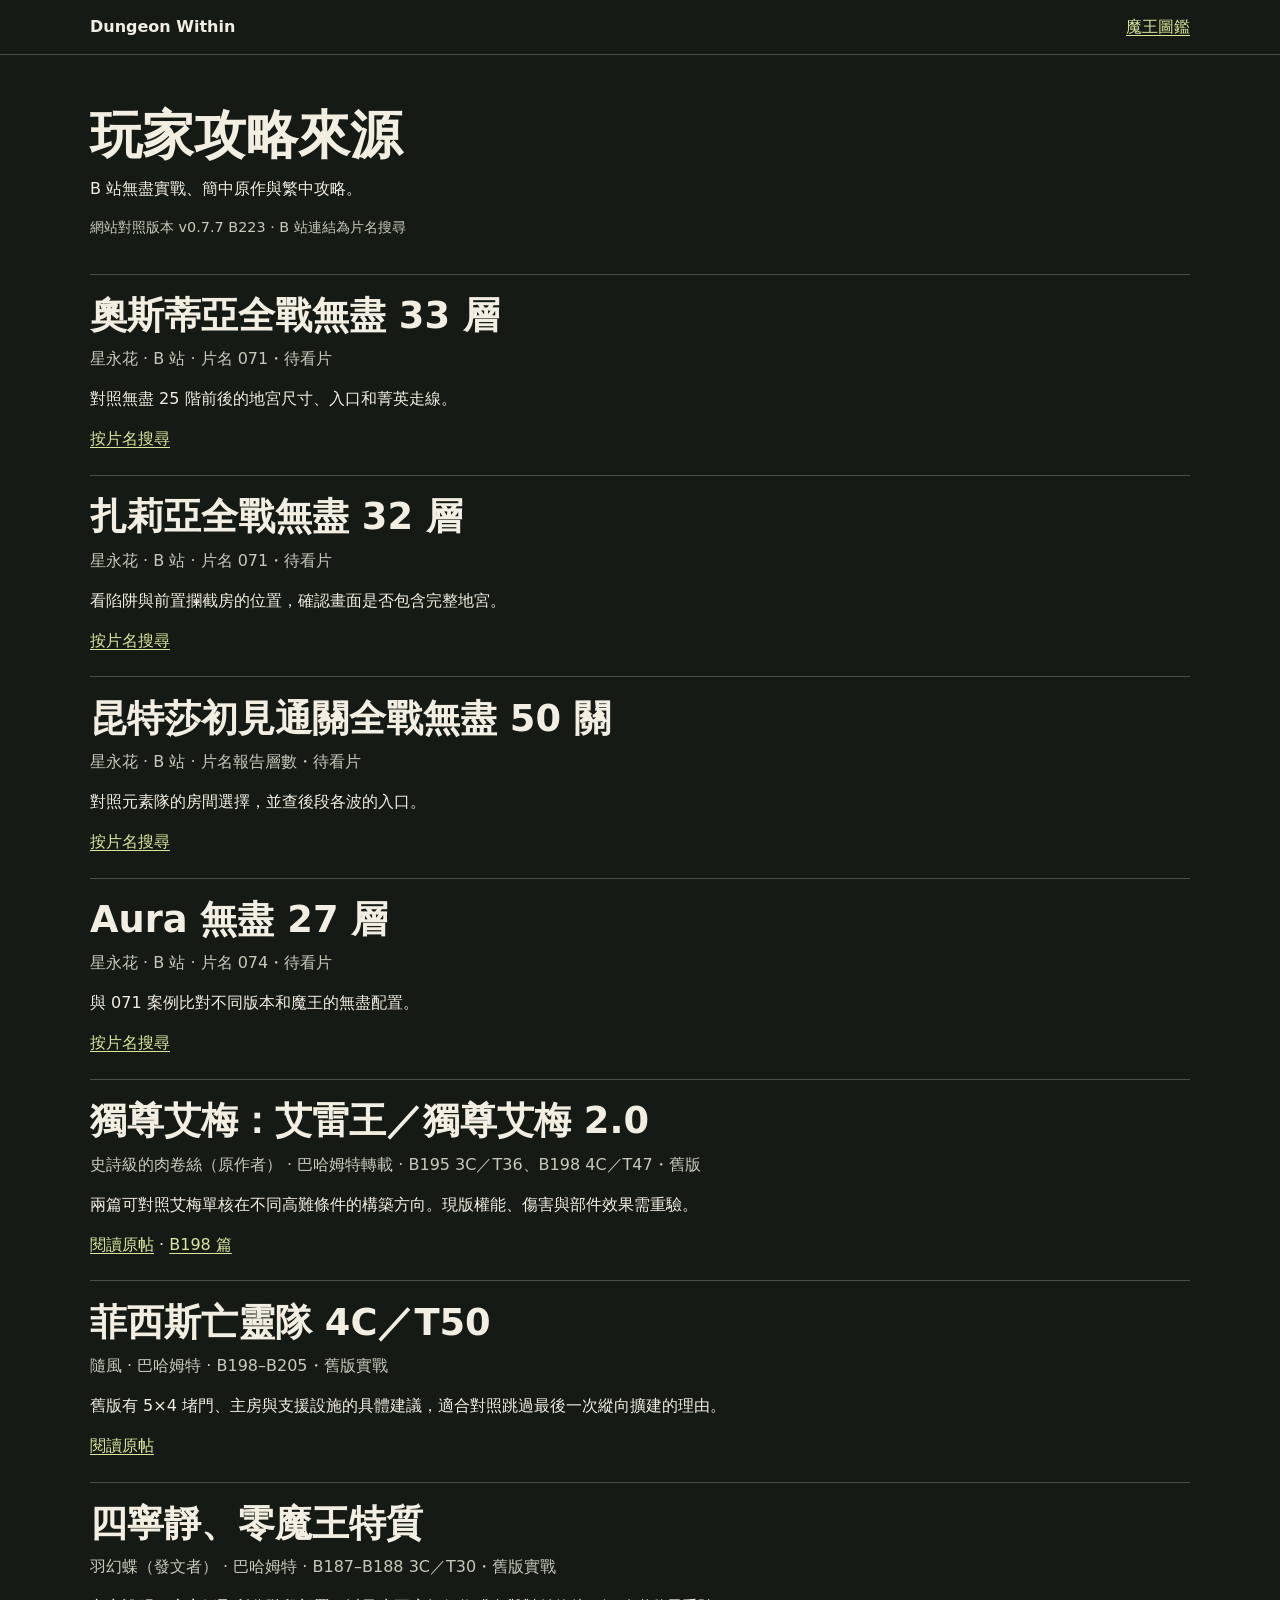
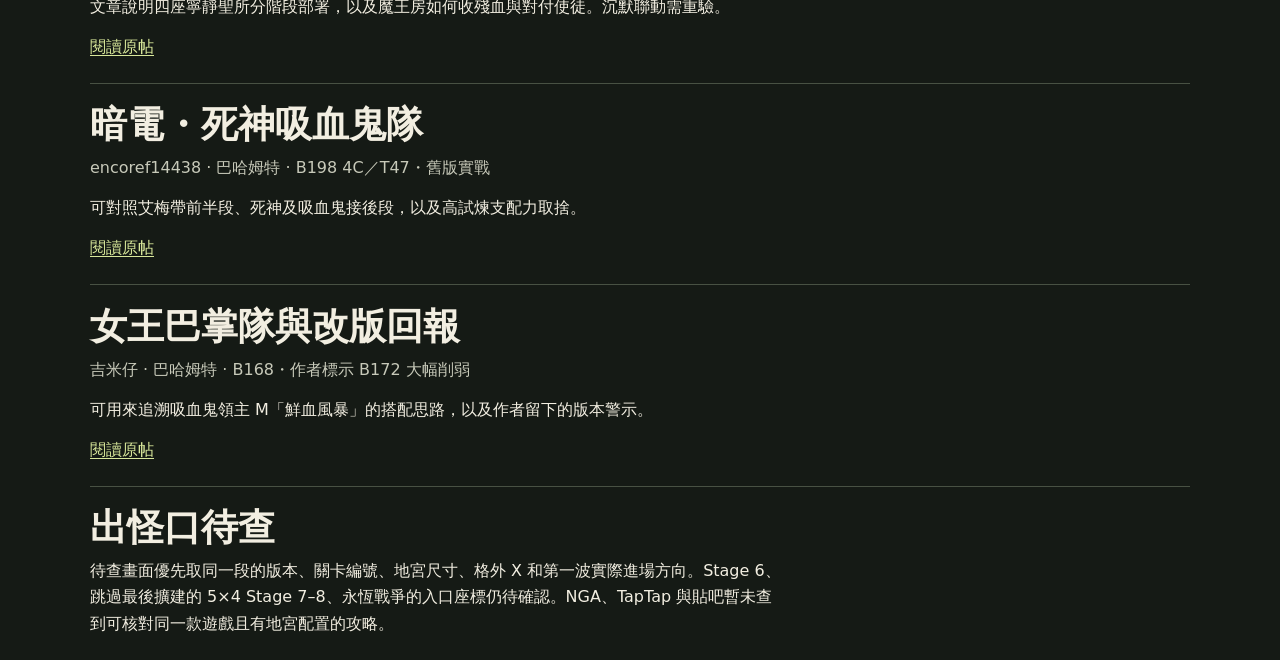
==== sources.html @ a9897606 "Add a Chinese-language player guide and run source index" ====
<!doctype html>
<html lang="zh-Hant">
<head>
  <meta charset="utf-8">
  <meta name="viewport" content="width=device-width, initial-scale=1">
  <title>玩家攻略來源｜Dungeon Within 圖鑑</title>
  <link rel="stylesheet" href="codex.css">
</head>
<body>
  <header class="mast"><div class="wrap mast-inner"><a class="brand" href="./">Dungeon Within</a><a href="./#lords">魔王圖鑑</a></div></header>
  <main class="wrap">
    <header class="intro">
      <h1>玩家攻略來源</h1>
      <p>B 站無盡實戰、簡中原作與繁中攻略。</p>
      <p class="version">網站對照版本 v0.7.7 B223 · B 站連結為片名搜尋</p>
    </header>
    <section class="guide-section">
      <h2>奧斯蒂亞全戰無盡 33 層</h2>
      <p class="subtitle">星永花 · B 站 · 片名 071・待看片</p>
      <p>對照無盡 25 階前後的地宮尺寸、入口和菁英走線。</p>
      <p><a href="https://search.bilibili.com/all?keyword=071%E5%A5%A5%E6%96%AF%E8%92%82%E4%BA%9A%E5%85%A8%E6%88%98%E6%97%A0%E5%B0%BD33%E5%B1%82">按片名搜尋</a></p>
    </section>
    <section class="guide-section">
      <h2>扎莉亞全戰無盡 32 層</h2>
      <p class="subtitle">星永花 · B 站 · 片名 071・待看片</p>
      <p>看陷阱與前置攔截房的位置，確認畫面是否包含完整地宮。</p>
      <p><a href="https://search.bilibili.com/all?keyword=071%E6%89%8E%E8%8E%89%E4%BA%9A%E5%85%A8%E6%88%98%E6%97%A0%E5%B0%BD32%E5%B1%82">按片名搜尋</a></p>
    </section>
    <section class="guide-section">
      <h2>昆特莎初見通關全戰無盡 50 關</h2>
      <p class="subtitle">星永花 · B 站 · 片名報告層數・待看片</p>
      <p>對照元素隊的房間選擇，並查後段各波的入口。</p>
      <p><a href="https://search.bilibili.com/all?keyword=%E6%98%86%E7%89%B9%E8%90%A8%E5%88%9D%E8%A7%81%E9%80%9A%E5%85%B3%E5%85%A8%E6%88%98%E6%97%A0%E5%B0%BD50%E5%85%B3">按片名搜尋</a></p>
    </section>
    <section class="guide-section">
      <h2>Aura 無盡 27 層</h2>
      <p class="subtitle">星永花 · B 站 · 片名 074・待看片</p>
      <p>與 071 案例比對不同版本和魔王的無盡配置。</p>
      <p><a href="https://search.bilibili.com/all?keyword=074%E5%A5%A5%E6%8B%89%E6%97%A0%E5%B0%BD27%E5%B1%82">按片名搜尋</a></p>
    </section>
    <section class="guide-section">
      <h2>獨尊艾梅：艾雷王／獨尊艾梅 2.0</h2>
      <p class="subtitle">史詩級的肉卷絲（原作者） · 巴哈姆特轉載 · B195 3C／T36、B198 4C／T47・舊版</p>
      <p>兩篇可對照艾梅單核在不同高難條件的構築方向。現版權能、傷害與部件效果需重驗。</p>
      <p><a href="https://forum.gamer.com.tw/Co.php?bsn=85358&amp;sn=219">閱讀原帖</a> · <a href="https://forum.gamer.com.tw/Co.php?bsn=85358&amp;sn=234">B198 篇</a></p>
    </section>
    <section class="guide-section">
      <h2>菲西斯亡靈隊 4C／T50</h2>
      <p class="subtitle">隨風 · 巴哈姆特 · B198–B205・舊版實戰</p>
      <p>舊版有 5×4 堵門、主房與支援設施的具體建議，適合對照跳過最後一次縱向擴建的理由。</p>
      <p><a href="https://forum.gamer.com.tw/C.php?bsn=85358&amp;snA=122&amp;tnum=1">閱讀原帖</a></p>
    </section>
    <section class="guide-section">
      <h2>四寧靜、零魔王特質</h2>
      <p class="subtitle">羽幻蝶（發文者） · 巴哈姆特 · B187–B188 3C／T30・舊版實戰</p>
      <p>文章說明四座寧靜聖所分階段部署，以及魔王房如何收殘血與對付使徒。沉默聯動需重驗。</p>
      <p><a href="https://forum.gamer.com.tw/C.php?bsn=85358&amp;last=1&amp;snA=88&amp;tnum=3">閱讀原帖</a></p>
    </section>
    <section class="guide-section">
      <h2>暗電・死神吸血鬼隊</h2>
      <p class="subtitle">encoref14438 · 巴哈姆特 · B198 4C／T47・舊版實戰</p>
      <p>可對照艾梅帶前半段、死神及吸血鬼接後段，以及高試煉支配力取捨。</p>
      <p><a href="https://forum.gamer.com.tw/Co.php?bPage=0&amp;bsn=85358&amp;sn=231&amp;subbsn=1">閱讀原帖</a></p>
    </section>
    <section class="guide-section">
      <h2>女王巴掌隊與改版回報</h2>
      <p class="subtitle">吉米仔 · 巴哈姆特 · B168・作者標示 B172 大幅削弱</p>
      <p>可用來追溯吸血鬼領主 M「鮮血風暴」的搭配思路，以及作者留下的版本警示。</p>
      <p><a href="https://forum.gamer.com.tw/Co.php?bsn=85358&amp;sn=96">閱讀原帖</a></p>
    </section>
    <section class="guide-section"><h2>出怪口待查</h2><p>待查畫面優先取同一段的版本、關卡編號、地宮尺寸、格外 X 和第一波實際進場方向。Stage 6、跳過最後擴建的 5×4 Stage 7–8、永恆戰爭的入口座標仍待確認。NGA、TapTap 與貼吧暫未查到可核對同一款遊戲且有地宮配置的攻略。</p></section>
  </main>
</body>
</html>
---- codex.css ----
* { box-sizing: border-box; }
:root {
  color-scheme: dark;
  font-family: system-ui, "Microsoft JhengHei", sans-serif;
  background: #151a15;
  color: #f2eee1;
  --text-muted: #c7c9b9;
  --green: #d8e79a;
  --line: #485143;
  --panel: #20271f;
}
body { margin: 0; line-height: 1.65; }
a { color: var(--green); text-underline-offset: .21em; }
a:focus-visible, input:focus-visible { outline: 2px solid #f2cd88; outline-offset: 3px; }
.wrap { width: min(1100px, calc(100% - 2rem)); margin-inline: auto; }
.mast { border-bottom: 1px solid var(--line); }
.mast-inner { display: flex; align-items: center; justify-content: space-between; gap: 1rem; padding-block: .85rem; }
.brand { font-weight: 750; color: inherit; text-decoration: none; }
.skip { position: absolute; top: -6rem; left: 1rem; padding: .4rem; background: #151a15; }
.skip:focus { top: .5rem; }
.intro { padding: clamp(1.5rem, 5vw, 3rem) 0 1.25rem; }
h1, h2, h3 { line-height: 1.25; }
h1 { font-size: clamp(2rem, 5vw, 3.25rem); margin: 0 0 .55rem; }
h2 { font-size: clamp(1.6rem, 3vw, 2.3rem); margin: .25rem 0 .45rem; }
h3 { font-size: 1.12rem; margin: 0 0 .45rem; }
p { margin: .35rem 0 .85rem; }
.version, .subtitle, .muted { color: var(--text-muted); }
.version, .status { font-size: .9rem; }
.tabs, .route-nav, .related { display: flex; flex-wrap: wrap; gap: .5rem; }
.tabs { border-bottom: 1px solid var(--line); padding-bottom: .75rem; }
:is(.tabs, .route-nav, .related) a { text-decoration: none; background: var(--panel); border: 1px solid var(--line); border-radius: .4rem; padding: .42rem .68rem; }
:is(.tabs, .route-nav, .related, #entries) a:hover { border-color: var(--green); }
[aria-current="page"] { background: #34412c !important; border-color: var(--green) !important; }
.workspace { display: grid; grid-template-columns: minmax(12rem, 15rem) minmax(0, 1fr); gap: clamp(1rem, 4vw, 2.6rem); padding-block: 1.3rem 3rem; }
.inventory label { font-size: .9rem; display: block; color: var(--text-muted); }
input { padding: .55rem; color: inherit; background: var(--panel); border: 1px solid var(--line); border-radius: .35rem; width: 100%; font: inherit; margin-block: .35rem .75rem; }
#entries { display: grid; gap: .35rem; }
#entries a { display: block; padding: .45rem .65rem; border: 1px solid var(--line); border-radius: .35rem; text-decoration: none; color: inherit; }
#entries small { display: block; color: var(--text-muted); }
.status { color: #f2cd88; }
.guide-section { border-top: 1px solid var(--line); padding-block: .9rem .55rem; }
.guide-section p { max-width: 68ch; }
.route-nav { margin: 1rem 0; }
.sources { padding-inline-start: 1.2rem; }
@media (max-width: 690px) {
  .workspace { grid-template-columns: 1fr; }
  #entries { grid-template-columns: repeat(2, minmax(0, 1fr)); }
}

.dungeon-figure { margin: .6rem 0 0; }
.dungeon-figure figcaption, .board-note { color: var(--text-muted); font-size: .88rem; }
.dungeon-board { display: grid; grid-template-columns: minmax(0, .83fr) repeat(var(--board-width), minmax(0, 1fr)) minmax(.8rem, 1.4rem); grid-template-rows: auto 1.35rem repeat(var(--board-height), minmax(3.65rem, auto)) 1.35rem; gap: .25rem; margin-block: .55rem; }
.board-axis, .board-side { text-align: center; color: var(--text-muted); font-size: .72rem; }
.dungeon-tile { display: flex; flex-direction: column; justify-content: center; align-items: center; text-align: center; overflow-wrap: anywhere; border: 1px solid var(--line); border-radius: .3rem; background: var(--panel); padding: .25rem .14rem; line-height: 1.25; font-size: clamp(.69rem, 2.45vw, .9rem); }
.tile-label, .dungeon-tile small { color: var(--text-muted); font-size: .68rem; }
.dungeon-tile strong { margin-block: .14rem; }
.tile-hunt { border-color: #dfb662; background: #3b3020; }
.tile-support { border-color: #7c966d; background: #253329; }
.tile-trap { border-color: #bc8b9f; background: #36232d; }
.tile-lord { border-color: #9a8ebd; background: #2d253a; }
.tile-empty { border-style: dashed; background: transparent; color: var(--text-muted); }

.stage-label { display: flex; flex-wrap: wrap; align-items: center; gap: .45rem; margin-block: .5rem; font-size: .88rem; }
.stage-label select { max-width: 100%; padding: .35rem; color: inherit; background: var(--panel); border: 1px solid var(--line); border-radius: .35rem; font: inherit; }

.recipe-table { width: 100%; border-collapse: collapse; text-align: left; margin-block: 1rem; }
.recipe-table caption { text-align: left; color: var(--text-muted); margin-bottom: .5rem; }
.recipe-table :is(th, td) { padding: .5rem; border-bottom: 1px solid var(--line); vertical-align: top; }
.recipe-table th { background: var(--panel); }
.build-checklist dt { color: var(--green); font-weight: 700; }
.build-checklist dd { margin: .25rem 0 .85rem; }

.board-entrance { color: #ff877f; font: 900 clamp(1.08rem, 3.6vw, 1.65rem)/1 system-ui, sans-serif; place-self: center; }
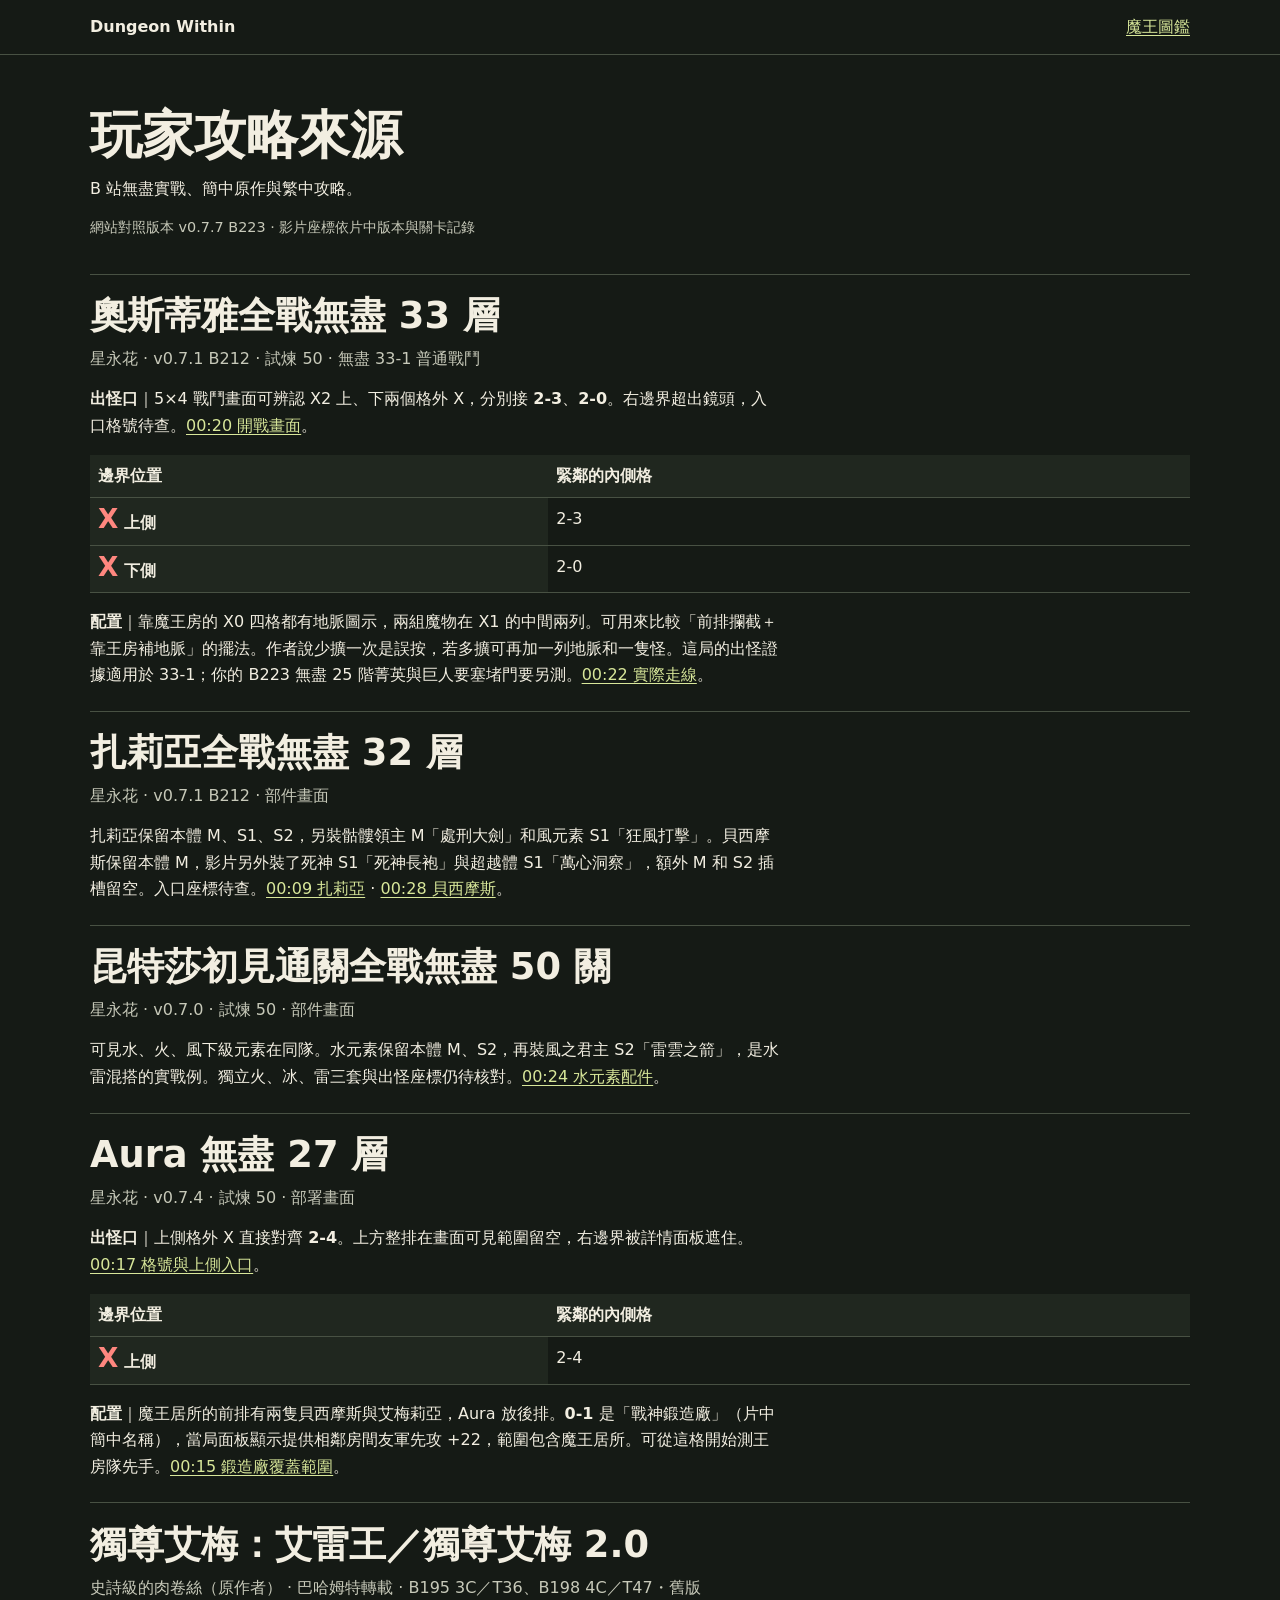
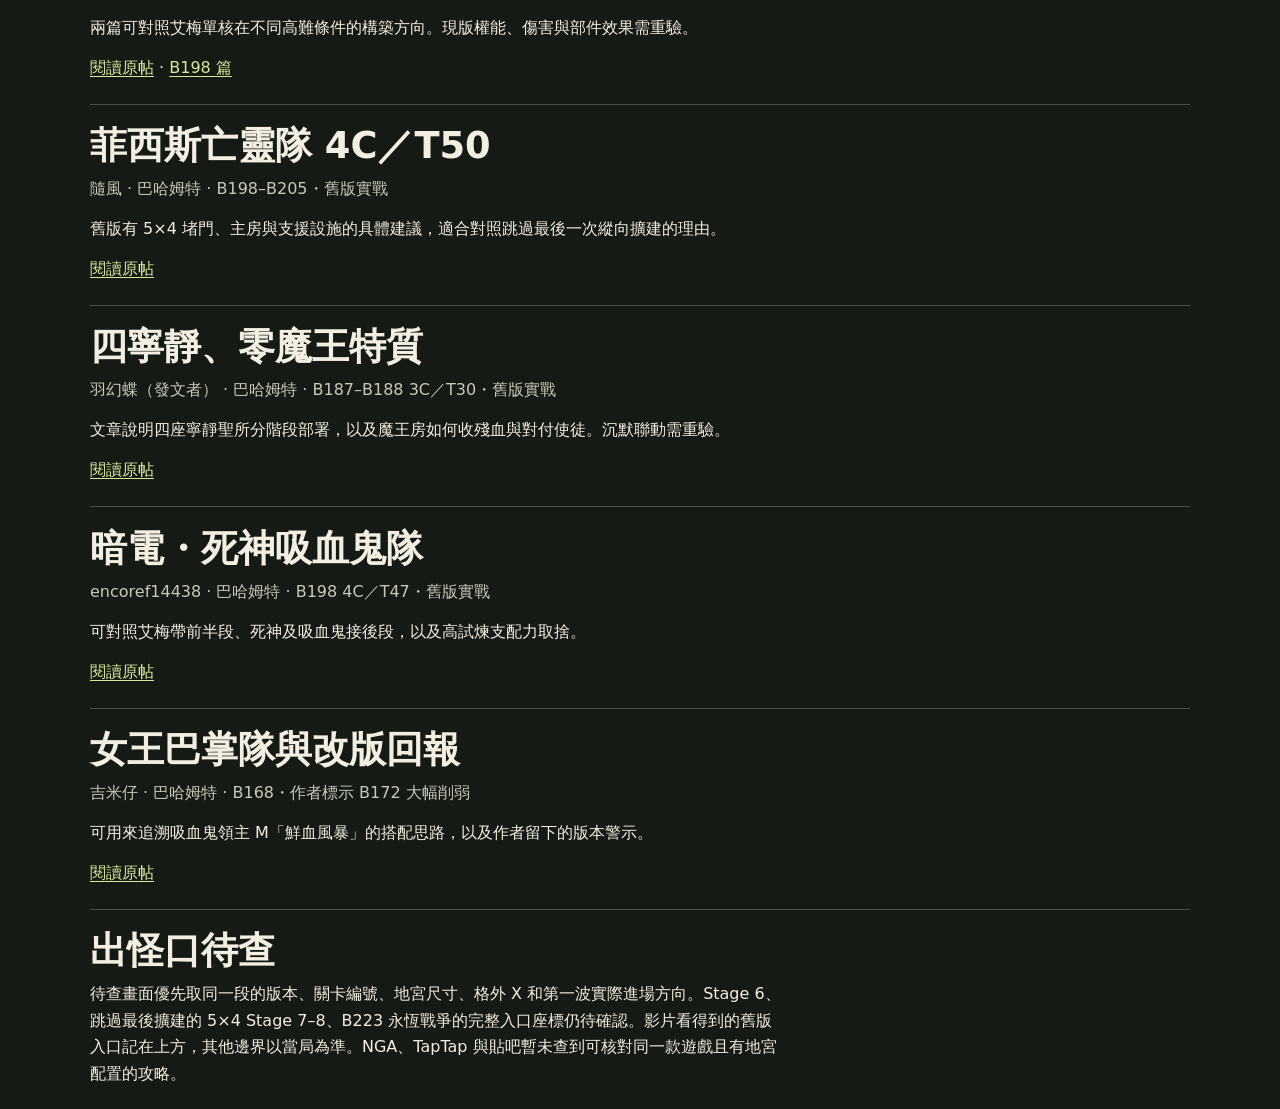
==== commit 1b97e9b4: "Document verified Bilibili dungeon entrances and loadouts" ====
--- a/sources.html
+++ b/sources.html
@@ -12,31 +12,42 @@
     <header class="intro">
       <h1>玩家攻略來源</h1>
       <p>B 站無盡實戰、簡中原作與繁中攻略。</p>
-      <p class="version">網站對照版本 v0.7.7 B223 · B 站連結為片名搜尋</p>
+      <p class="version">網站對照版本 v0.7.7 B223 · 影片座標依片中版本與關卡記錄</p>
     </header>
-    <section class="guide-section">
-      <h2>奧斯蒂亞全戰無盡 33 層</h2>
-      <p class="subtitle">星永花 · B 站 · 片名 071・待看片</p>
-      <p>對照無盡 25 階前後的地宮尺寸、入口和菁英走線。</p>
-      <p><a href="https://search.bilibili.com/all?keyword=071%E5%A5%A5%E6%96%AF%E8%92%82%E4%BA%9A%E5%85%A8%E6%88%98%E6%97%A0%E5%B0%BD33%E5%B1%82">按片名搜尋</a></p>
+    <section id="ostea-video" class="guide-section">
+      <h2>奧斯蒂雅全戰無盡 33 層</h2>
+      <p class="subtitle">星永花 · v0.7.1 B212 · 試煉 50 · 無盡 33-1 普通戰鬥</p>
+      <p><strong>出怪口</strong>｜5×4 戰鬥畫面可辨認 X2 上、下兩個格外 X，分別接 <strong>2-3</strong>、<strong>2-0</strong>。右邊界超出鏡頭，入口格號待查。<a href="https://www.bilibili.com/video/BV1g6xH61EBz/?t=20">00:20 開戰畫面</a>。</p>
+      <table class="recipe-table" aria-label="奧斯蒂雅 33-1 的外圍出怪口">
+        <thead><tr><th scope="col">邊界位置</th><th scope="col">緊鄰的內側格</th></tr></thead>
+        <tbody>
+          <tr><th scope="row"><span aria-hidden="true" class="board-entrance">X</span> 上側</th><td>2-3</td></tr>
+          <tr><th scope="row"><span aria-hidden="true" class="board-entrance">X</span> 下側</th><td>2-0</td></tr>
+        </tbody>
+      </table>
+      <p><strong>配置</strong>｜靠魔王房的 X0 四格都有地脈圖示，兩組魔物在 X1 的中間兩列。可用來比較「前排攔截＋靠王房補地脈」的擺法。作者說少擴一次是誤按，若多擴可再加一列地脈和一隻怪。這局的出怪證據適用於 33-1；你的 B223 無盡 25 階菁英與巨人要塞堵門要另測。<a href="https://www.bilibili.com/video/BV1g6xH61EBz/?t=22">00:22 實際走線</a>。</p>
     </section>
-    <section class="guide-section">
+    <section id="zaria-video" class="guide-section">
       <h2>扎莉亞全戰無盡 32 層</h2>
-      <p class="subtitle">星永花 · B 站 · 片名 071・待看片</p>
-      <p>看陷阱與前置攔截房的位置，確認畫面是否包含完整地宮。</p>
-      <p><a href="https://search.bilibili.com/all?keyword=071%E6%89%8E%E8%8E%89%E4%BA%9A%E5%85%A8%E6%88%98%E6%97%A0%E5%B0%BD32%E5%B1%82">按片名搜尋</a></p>
+      <p class="subtitle">星永花 · v0.7.1 B212 · 部件畫面</p>
+      <p>扎莉亞保留本體 M、S1、S2，另裝骷髏領主 M「處刑大劍」和風元素 S1「狂風打擊」。貝西摩斯保留本體 M，影片另外裝了死神 S1「死神長袍」與超越體 S1「萬心洞察」，額外 M 和 S2 插槽留空。入口座標待查。<a href="https://www.bilibili.com/video/BV1vMxr6uENe/?t=9">00:09 扎莉亞</a> · <a href="https://www.bilibili.com/video/BV1vMxr6uENe/?t=28">00:28 貝西摩斯</a>。</p>
     </section>
-    <section class="guide-section">
+    <section id="quintessa-video" class="guide-section">
       <h2>昆特莎初見通關全戰無盡 50 關</h2>
-      <p class="subtitle">星永花 · B 站 · 片名報告層數・待看片</p>
-      <p>對照元素隊的房間選擇，並查後段各波的入口。</p>
-      <p><a href="https://search.bilibili.com/all?keyword=%E6%98%86%E7%89%B9%E8%90%A8%E5%88%9D%E8%A7%81%E9%80%9A%E5%85%B3%E5%85%A8%E6%88%98%E6%97%A0%E5%B0%BD50%E5%85%B3">按片名搜尋</a></p>
+      <p class="subtitle">星永花 · v0.7.0 · 試煉 50 · 部件畫面</p>
+      <p>可見水、火、風下級元素在同隊。水元素保留本體 M、S2，再裝風之君主 S2「雷雲之箭」，是水雷混搭的實戰例。獨立火、冰、雷三套與出怪座標仍待核對。<a href="https://www.bilibili.com/video/BV1CCxP6SEeR/?t=24">00:24 水元素配件</a>。</p>
     </section>
-    <section class="guide-section">
+    <section id="aura-video" class="guide-section">
       <h2>Aura 無盡 27 層</h2>
-      <p class="subtitle">星永花 · B 站 · 片名 074・待看片</p>
-      <p>與 071 案例比對不同版本和魔王的無盡配置。</p>
-      <p><a href="https://search.bilibili.com/all?keyword=074%E5%A5%A5%E6%8B%89%E6%97%A0%E5%B0%BD27%E5%B1%82">按片名搜尋</a></p>
+      <p class="subtitle">星永花 · v0.7.4 · 試煉 50 · 部署畫面</p>
+      <p><strong>出怪口</strong>｜上側格外 X 直接對齊 <strong>2-4</strong>。上方整排在畫面可見範圍留空，右邊界被詳情面板遮住。<a href="https://www.bilibili.com/video/BV1fgWG64EVu/?t=17">00:17 格號與上側入口</a>。</p>
+      <table class="recipe-table" aria-label="Aura 部署畫面的外圍出怪口">
+        <thead><tr><th scope="col">邊界位置</th><th scope="col">緊鄰的內側格</th></tr></thead>
+        <tbody>
+          <tr><th scope="row"><span aria-hidden="true" class="board-entrance">X</span> 上側</th><td>2-4</td></tr>
+        </tbody>
+      </table>
+      <p><strong>配置</strong>｜魔王居所的前排有兩隻貝西摩斯與艾梅莉亞，Aura 放後排。<strong>0-1</strong> 是「戰神鍛造廠」（片中簡中名稱），當局面板顯示提供相鄰房間友軍先攻 +22，範圍包含魔王居所。可從這格開始測王房隊先手。<a href="https://www.bilibili.com/video/BV1fgWG64EVu/?t=15">00:15 鍛造廠覆蓋範圍</a>。</p>
     </section>
     <section class="guide-section">
       <h2>獨尊艾梅：艾雷王／獨尊艾梅 2.0</h2>
@@ -68,7 +79,7 @@
       <p>可用來追溯吸血鬼領主 M「鮮血風暴」的搭配思路，以及作者留下的版本警示。</p>
       <p><a href="https://forum.gamer.com.tw/Co.php?bsn=85358&amp;sn=96">閱讀原帖</a></p>
     </section>
-    <section class="guide-section"><h2>出怪口待查</h2><p>待查畫面優先取同一段的版本、關卡編號、地宮尺寸、格外 X 和第一波實際進場方向。Stage 6、跳過最後擴建的 5×4 Stage 7–8、永恆戰爭的入口座標仍待確認。NGA、TapTap 與貼吧暫未查到可核對同一款遊戲且有地宮配置的攻略。</p></section>
+    <section class="guide-section"><h2>出怪口待查</h2><p>待查畫面優先取同一段的版本、關卡編號、地宮尺寸、格外 X 和第一波實際進場方向。Stage 6、跳過最後擴建的 5×4 Stage 7–8、B223 永恆戰爭的完整入口座標仍待確認。影片看得到的舊版入口記在上方，其他邊界以當局為準。NGA、TapTap 與貼吧暫未查到可核對同一款遊戲且有地宮配置的攻略。</p></section>
   </main>
 </body>
 </html>
